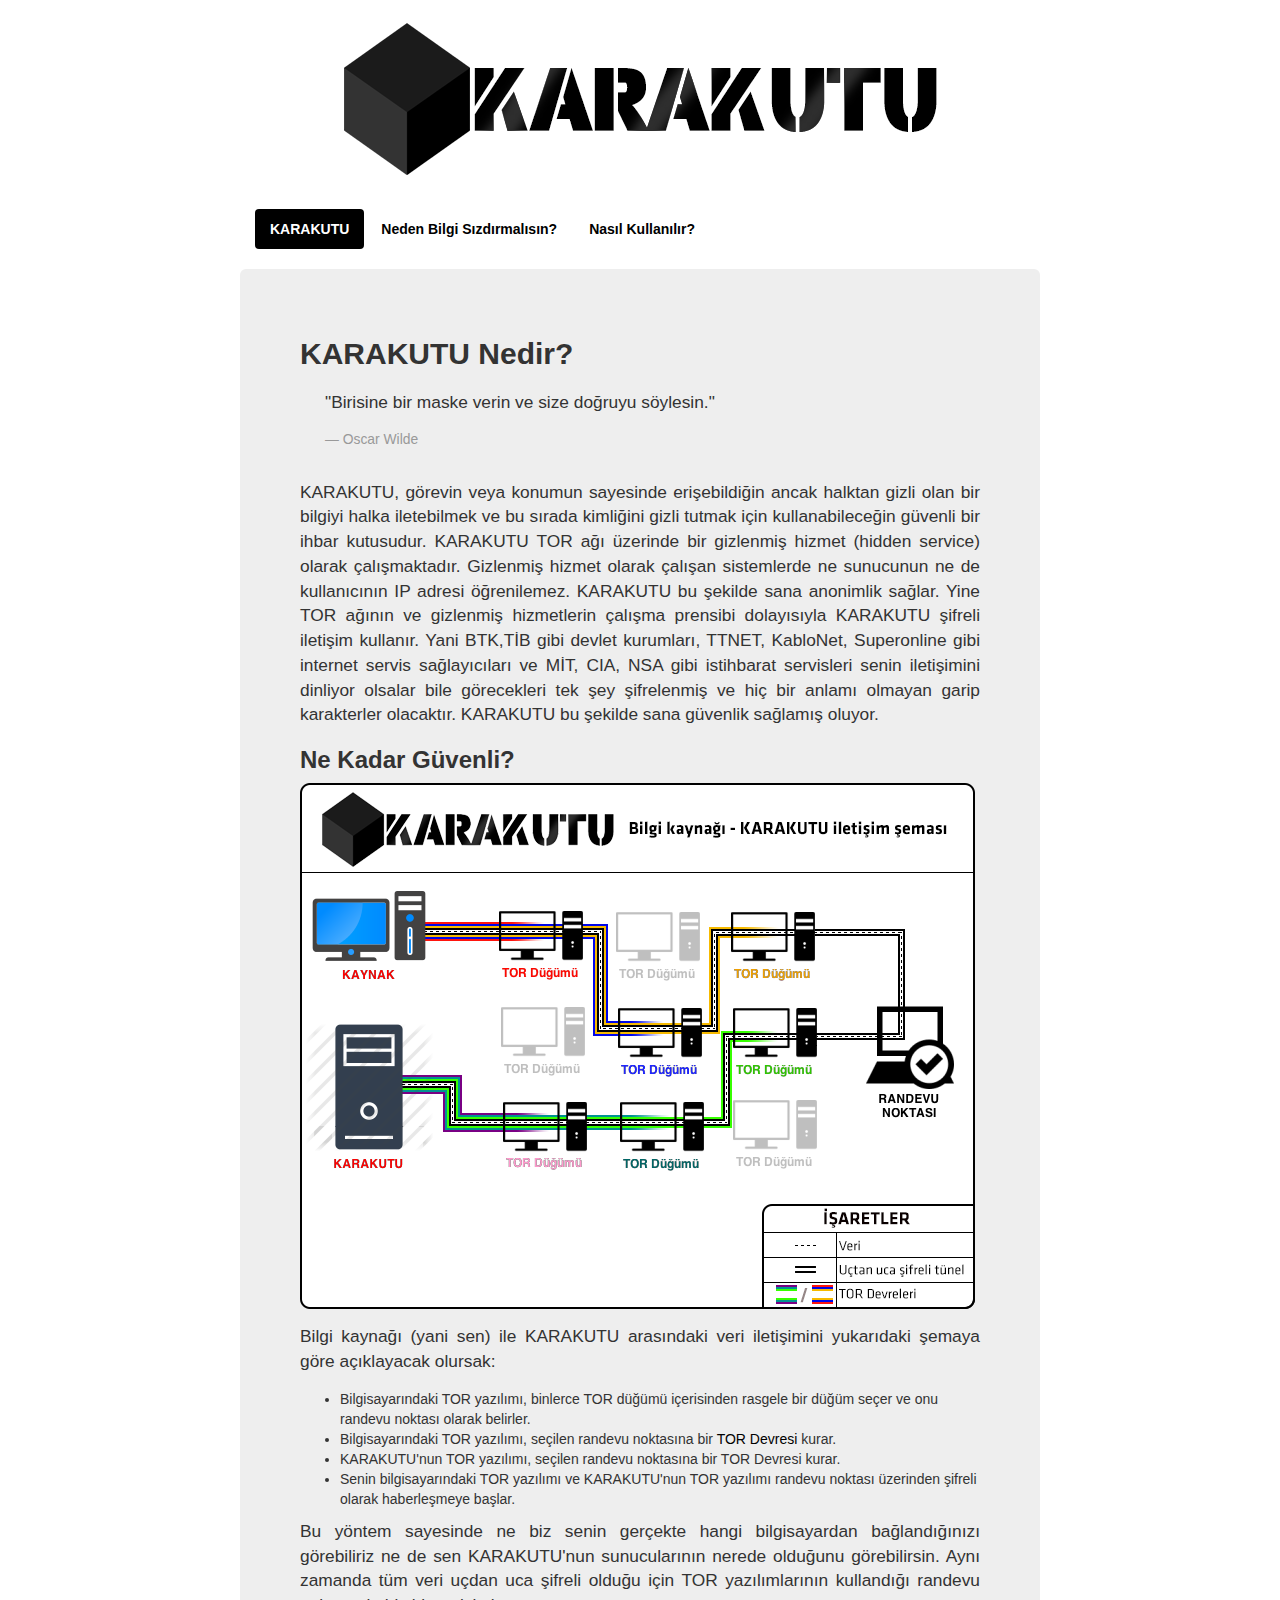
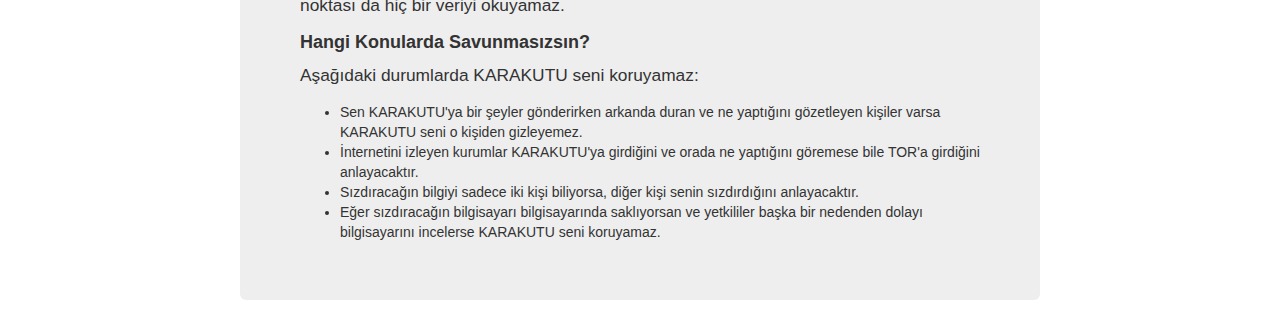
==== index.html @ f67c0ddf "Website" ====
<!DOCTYPE HTML PUBLIC "-//W3C//DTD HTML 4.01 Transitional//EN" "http://www.w3.org/TR/html4/loose.dtd">
<html lang="en">
<head>
    <!-- Latest compiled and minified CSS -->
    <link rel="stylesheet" href="bootstrap/3.1.1/css/bootstrap.min.css">

    <!-- Latest compiled and minified JavaScript -->
    <script src="bootstrap/3.1.1/js/bootstrap.min.js"></script>

    <!-- Custom CSS -->
    <link rel="stylesheet" href="custom.css">

    <meta http-equiv="content-type" content="text/html; charset=utf-8">
    <title>KARAKUTU PROJESİ</title>
</head>
<body>
<div class="container">
    <div class="row">
        <div class="col-md-12">
            <div id="logo">
                <h1><a href="index.html" title="KARAKUTU">KARAKUTU</a></h1>
            </div>
        </div>
    </div>
    <ul class="nav nav-pills" id="nav">
        <li class="active"><a href="#">KARAKUTU</a></li>
        <li><a href="neden.html">Neden Bilgi Sızdırmalısın?</a></li>
        <li><a href="nasil.html">Nasıl Kullanılır?</a></li>
    </ul>
    <div class="row">
        <div class="jumbotron" id="icerik">
            <h2>KARAKUTU Nedir?</h2>
            <blockquote><p>"Birisine bir maske verin ve size doğruyu söylesin."</p><p><small>Oscar Wilde</small></p></blockquote>
            <p>KARAKUTU, görevin veya konumun sayesinde erişebildiğin ancak halktan gizli olan bir bilgiyi halka iletebilmek ve bu sırada kimliğini gizli tutmak için kullanabileceğin güvenli bir ihbar kutusudur. KARAKUTU TOR ağı üzerinde bir gizlenmiş hizmet (hidden service) olarak çalışmaktadır. Gizlenmiş hizmet olarak çalışan sistemlerde ne sunucunun ne de kullanıcının IP adresi öğrenilemez. KARAKUTU bu şekilde sana anonimlik sağlar. Yine TOR ağının ve gizlenmiş hizmetlerin çalışma prensibi dolayısıyla KARAKUTU şifreli iletişim kullanır. Yani BTK,TİB gibi devlet kurumları, TTNET, KabloNet, Superonline gibi internet servis sağlayıcıları ve MİT, CIA, NSA gibi istihbarat servisleri senin iletişimini dinliyor olsalar bile görecekleri tek şey şifrelenmiş ve hiç bir anlamı olmayan garip karakterler olacaktır. KARAKUTU bu şekilde sana güvenlik sağlamış oluyor.</p>
            <h3>Ne Kadar Güvenli?</h3>
            <p><img src="images/sema.png" /></p>
            <p>Bilgi kaynağı (yani sen) ile KARAKUTU arasındaki veri iletişimini yukarıdaki şemaya göre açıklayacak olursak:</p>
            <ul>
                <li>Bilgisayarındaki TOR yazılımı, binlerce TOR düğümü içerisinden rasgele bir düğüm seçer ve onu randevu noktası olarak belirler.</li>
                <li>Bilgisayarındaki TOR yazılımı, seçilen randevu noktasına bir <a href="https://www.torproject.org/about/overview.html.en">TOR Devresi</a> kurar.</li>
                <li>KARAKUTU'nun TOR yazılımı, seçilen randevu noktasına bir TOR Devresi kurar.</li>
                <li>Senin bilgisayarındaki TOR yazılımı ve KARAKUTU'nun TOR yazılımı randevu noktası üzerinden şifreli olarak haberleşmeye başlar.</li>
            </ul>
            <p>Bu yöntem sayesinde ne biz senin gerçekte hangi bilgisayardan bağlandığınızı görebiliriz ne de sen KARAKUTU'nun sunucularının nerede olduğunu görebilirsin. Aynı zamanda tüm veri uçdan uca şifreli olduğu için TOR yazılımlarının kullandığı randevu noktası da hiç bir veriyi okuyamaz.</p>
            <h4>Hangi Konularda Savunmasızsın?</h4>
            <p>Aşağıdaki durumlarda KARAKUTU seni koruyamaz:</p>
            <ul>
                <li>Sen KARAKUTU'ya bir şeyler gönderirken arkanda duran ve ne yaptığını gözetleyen kişiler varsa KARAKUTU seni o kişiden gizleyemez.</li>
                <li>İnternetini izleyen kurumlar KARAKUTU'ya girdiğini ve orada ne yaptığını göremese bile TOR'a girdiğini anlayacaktır.</li>
                <li>Sızdıracağın bilgiyi sadece iki kişi biliyorsa, diğer kişi senin sızdırdığını anlayacaktır.</li>
                <li>Eğer sızdıracağın bilgisayarı bilgisayarında saklıyorsan ve yetkililer başka bir nedenden dolayı bilgisayarını incelerse KARAKUTU seni koruyamaz.</li>
            </ul>
        </div>
    </div>
</div>
</body>
</html>
---- custom.css ----
#logo {width:600px;height:159px; margin-left: auto; margin-right: auto;}
#logo h1 a{display:block;width:600px;height:159px;background: url(images/logo.png) no-repeat;text-indent: -999em;}

@media (min-width: 1200px) {
    .container{
        max-width: 800px;
    }
}

#icerik {
	margin-top: 20px;
}

#nav {
	margin-top: 30px;
}

#icerik p {
	font-size: 13pt;
	text-align: justify;
}

#icerik h2, #icerik h3, #icerik h4{
	font-weight: bold;
}

#nav {
	font-weight: bold;
}

#aciklama {
	font-style: italic;
	color: #555555;
}
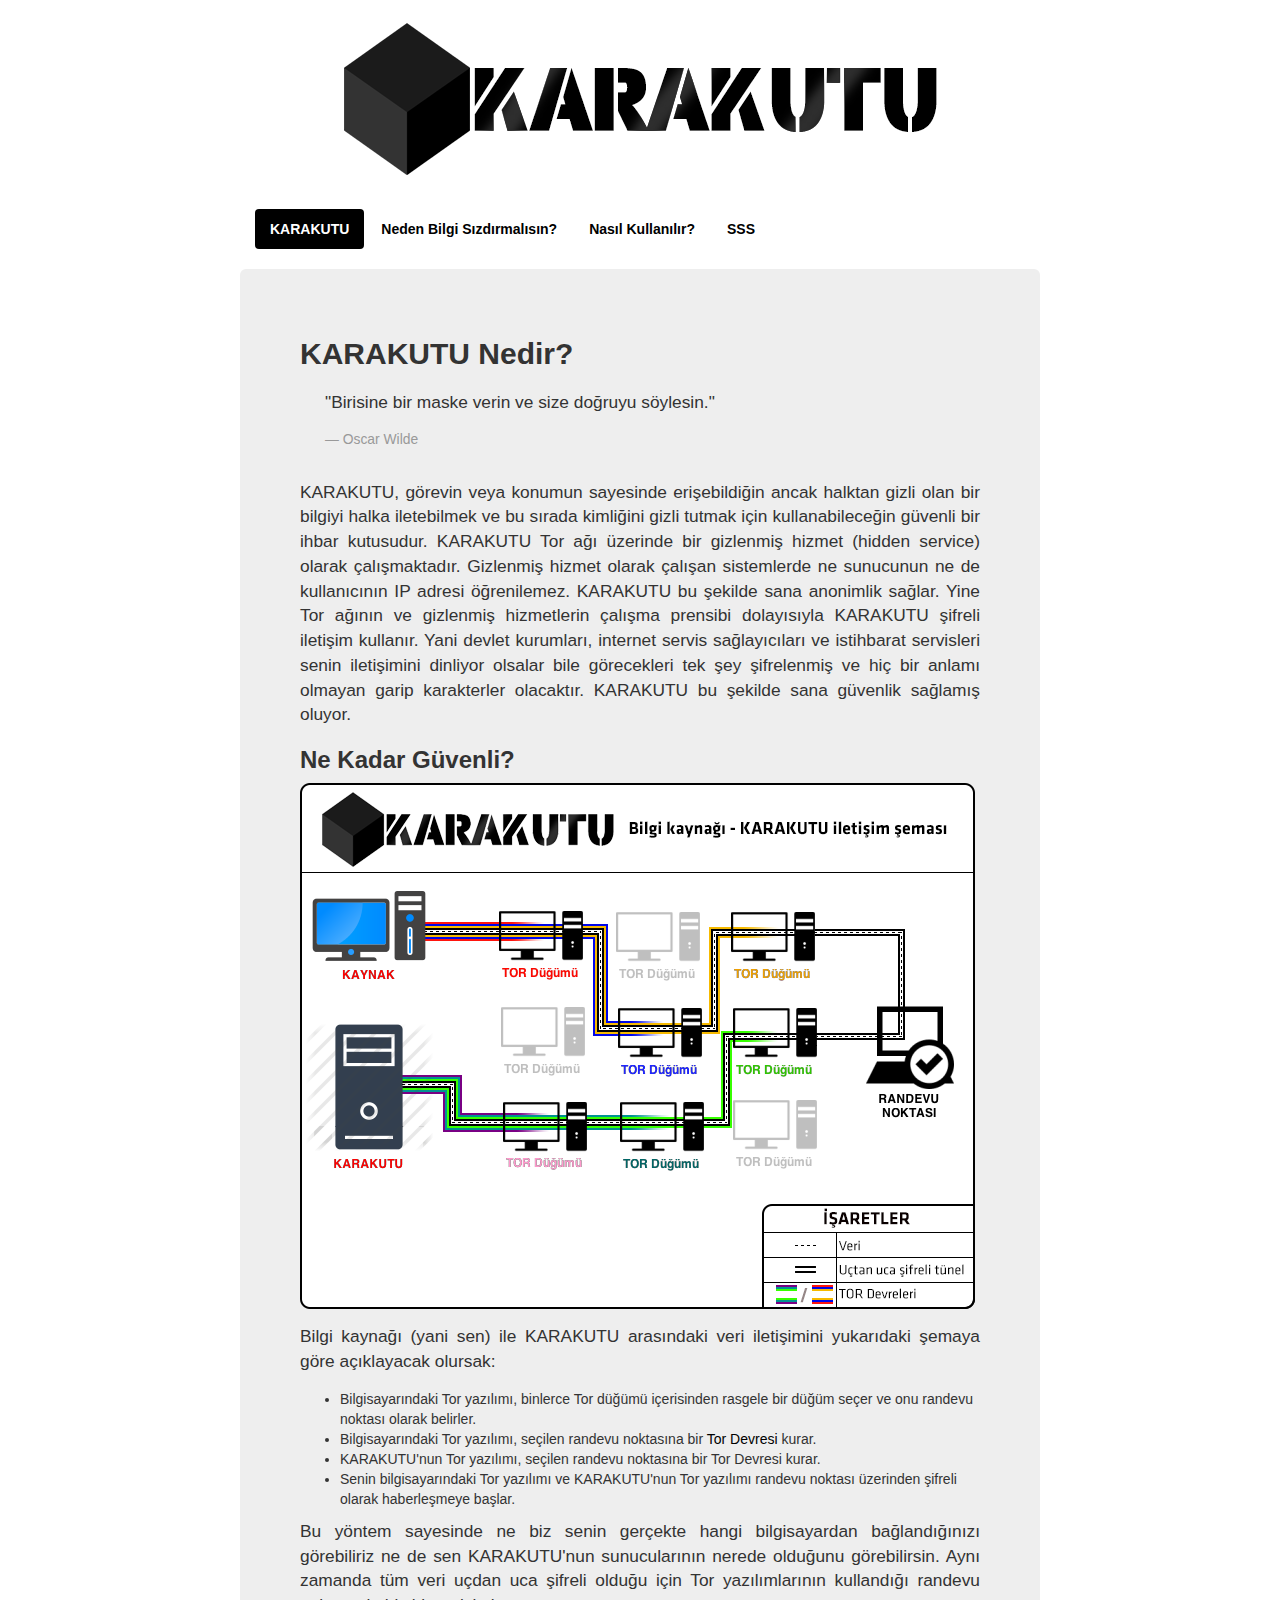
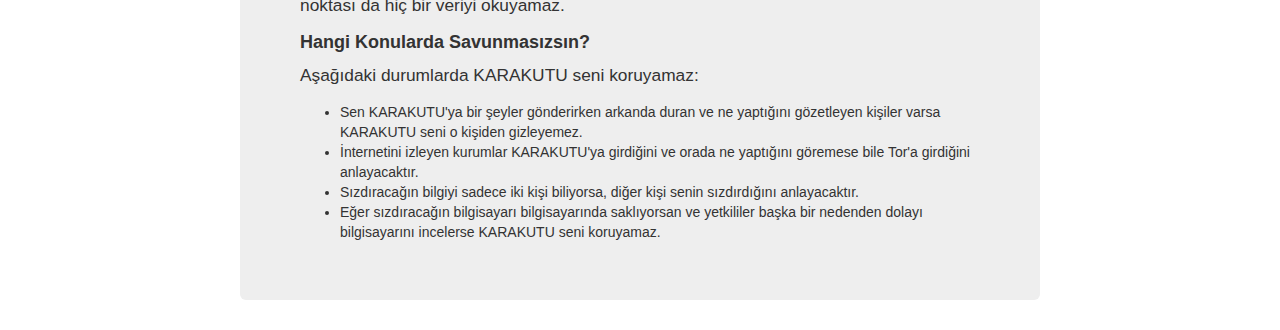
==== commit 7fdf8953: "sss eklendi" ====
--- a/index.html
+++ b/index.html
@@ -11,6 +11,8 @@
     <link rel="stylesheet" href="custom.css">
 
     <meta http-equiv="content-type" content="text/html; charset=utf-8">
+    <link rel="icon" type="image/x-icon" href="/favicon.ico">
+    <link rel="icon" type="image/gif" href="/favicon.gif">
     <title>KARAKUTU PROJESİ</title>
 </head>
 <body>
@@ -26,27 +28,28 @@
         <li class="active"><a href="#">KARAKUTU</a></li>
         <li><a href="neden.html">Neden Bilgi Sızdırmalısın?</a></li>
         <li><a href="nasil.html">Nasıl Kullanılır?</a></li>
+	<li><a href="sss.html">SSS</a></li>
     </ul>
     <div class="row">
         <div class="jumbotron" id="icerik">
             <h2>KARAKUTU Nedir?</h2>
             <blockquote><p>"Birisine bir maske verin ve size doğruyu söylesin."</p><p><small>Oscar Wilde</small></p></blockquote>
-            <p>KARAKUTU, görevin veya konumun sayesinde erişebildiğin ancak halktan gizli olan bir bilgiyi halka iletebilmek ve bu sırada kimliğini gizli tutmak için kullanabileceğin güvenli bir ihbar kutusudur. KARAKUTU TOR ağı üzerinde bir gizlenmiş hizmet (hidden service) olarak çalışmaktadır. Gizlenmiş hizmet olarak çalışan sistemlerde ne sunucunun ne de kullanıcının IP adresi öğrenilemez. KARAKUTU bu şekilde sana anonimlik sağlar. Yine TOR ağının ve gizlenmiş hizmetlerin çalışma prensibi dolayısıyla KARAKUTU şifreli iletişim kullanır. Yani BTK,TİB gibi devlet kurumları, TTNET, KabloNet, Superonline gibi internet servis sağlayıcıları ve MİT, CIA, NSA gibi istihbarat servisleri senin iletişimini dinliyor olsalar bile görecekleri tek şey şifrelenmiş ve hiç bir anlamı olmayan garip karakterler olacaktır. KARAKUTU bu şekilde sana güvenlik sağlamış oluyor.</p>
+            <p>KARAKUTU, görevin veya konumun sayesinde erişebildiğin ancak halktan gizli olan bir bilgiyi halka iletebilmek ve bu sırada kimliğini gizli tutmak için kullanabileceğin güvenli bir ihbar kutusudur. KARAKUTU Tor ağı üzerinde bir gizlenmiş hizmet (hidden service) olarak çalışmaktadır. Gizlenmiş hizmet olarak çalışan sistemlerde ne sunucunun ne de kullanıcının IP adresi öğrenilemez. KARAKUTU bu şekilde sana anonimlik sağlar. Yine Tor ağının ve gizlenmiş hizmetlerin çalışma prensibi dolayısıyla KARAKUTU şifreli iletişim kullanır. Yani devlet kurumları, internet servis sağlayıcıları ve istihbarat servisleri senin iletişimini dinliyor olsalar bile görecekleri tek şey şifrelenmiş ve hiç bir anlamı olmayan garip karakterler olacaktır. KARAKUTU bu şekilde sana güvenlik sağlamış oluyor.</p>
             <h3>Ne Kadar Güvenli?</h3>
             <p><img src="images/sema.png" /></p>
             <p>Bilgi kaynağı (yani sen) ile KARAKUTU arasındaki veri iletişimini yukarıdaki şemaya göre açıklayacak olursak:</p>
             <ul>
-                <li>Bilgisayarındaki TOR yazılımı, binlerce TOR düğümü içerisinden rasgele bir düğüm seçer ve onu randevu noktası olarak belirler.</li>
-                <li>Bilgisayarındaki TOR yazılımı, seçilen randevu noktasına bir <a href="https://www.torproject.org/about/overview.html.en">TOR Devresi</a> kurar.</li>
-                <li>KARAKUTU'nun TOR yazılımı, seçilen randevu noktasına bir TOR Devresi kurar.</li>
-                <li>Senin bilgisayarındaki TOR yazılımı ve KARAKUTU'nun TOR yazılımı randevu noktası üzerinden şifreli olarak haberleşmeye başlar.</li>
+                <li>Bilgisayarındaki Tor yazılımı, binlerce Tor düğümü içerisinden rasgele bir düğüm seçer ve onu randevu noktası olarak belirler.</li>
+                <li>Bilgisayarındaki Tor yazılımı, seçilen randevu noktasına bir <a href="https://www.Torproject.org/about/overview.html.en">Tor Devresi</a> kurar.</li>
+                <li>KARAKUTU'nun Tor yazılımı, seçilen randevu noktasına bir Tor Devresi kurar.</li>
+                <li>Senin bilgisayarındaki Tor yazılımı ve KARAKUTU'nun Tor yazılımı randevu noktası üzerinden şifreli olarak haberleşmeye başlar.</li>
             </ul>
-            <p>Bu yöntem sayesinde ne biz senin gerçekte hangi bilgisayardan bağlandığınızı görebiliriz ne de sen KARAKUTU'nun sunucularının nerede olduğunu görebilirsin. Aynı zamanda tüm veri uçdan uca şifreli olduğu için TOR yazılımlarının kullandığı randevu noktası da hiç bir veriyi okuyamaz.</p>
+            <p>Bu yöntem sayesinde ne biz senin gerçekte hangi bilgisayardan bağlandığınızı görebiliriz ne de sen KARAKUTU'nun sunucularının nerede olduğunu görebilirsin. Aynı zamanda tüm veri uçdan uca şifreli olduğu için Tor yazılımlarının kullandığı randevu noktası da hiç bir veriyi okuyamaz.</p>
             <h4>Hangi Konularda Savunmasızsın?</h4>
             <p>Aşağıdaki durumlarda KARAKUTU seni koruyamaz:</p>
             <ul>
                 <li>Sen KARAKUTU'ya bir şeyler gönderirken arkanda duran ve ne yaptığını gözetleyen kişiler varsa KARAKUTU seni o kişiden gizleyemez.</li>
-                <li>İnternetini izleyen kurumlar KARAKUTU'ya girdiğini ve orada ne yaptığını göremese bile TOR'a girdiğini anlayacaktır.</li>
+                <li>İnternetini izleyen kurumlar KARAKUTU'ya girdiğini ve orada ne yaptığını göremese bile Tor'a girdiğini anlayacaktır.</li>
                 <li>Sızdıracağın bilgiyi sadece iki kişi biliyorsa, diğer kişi senin sızdırdığını anlayacaktır.</li>
                 <li>Eğer sızdıracağın bilgisayarı bilgisayarında saklıyorsan ve yetkililer başka bir nedenden dolayı bilgisayarını incelerse KARAKUTU seni koruyamaz.</li>
             </ul>
@@ -54,4 +57,4 @@
     </div>
 </div>
 </body>
-</html>+</html>
--- a/custom.css
+++ b/custom.css
@@ -2,6 +2,12 @@
 #logo h1 a{display:block;width:600px;height:159px;background: url(images/logo.png) no-repeat;text-indent: -999em;}
 
 @media (min-width: 1200px) {
+    .container{
+        max-width: 800px;
+    }
+}
+
+@media (min-width: 992px) {
     .container{
         max-width: 800px;
     }
@@ -31,4 +37,4 @@
 #aciklama {
 	font-style: italic;
 	color: #555555;
-}+}
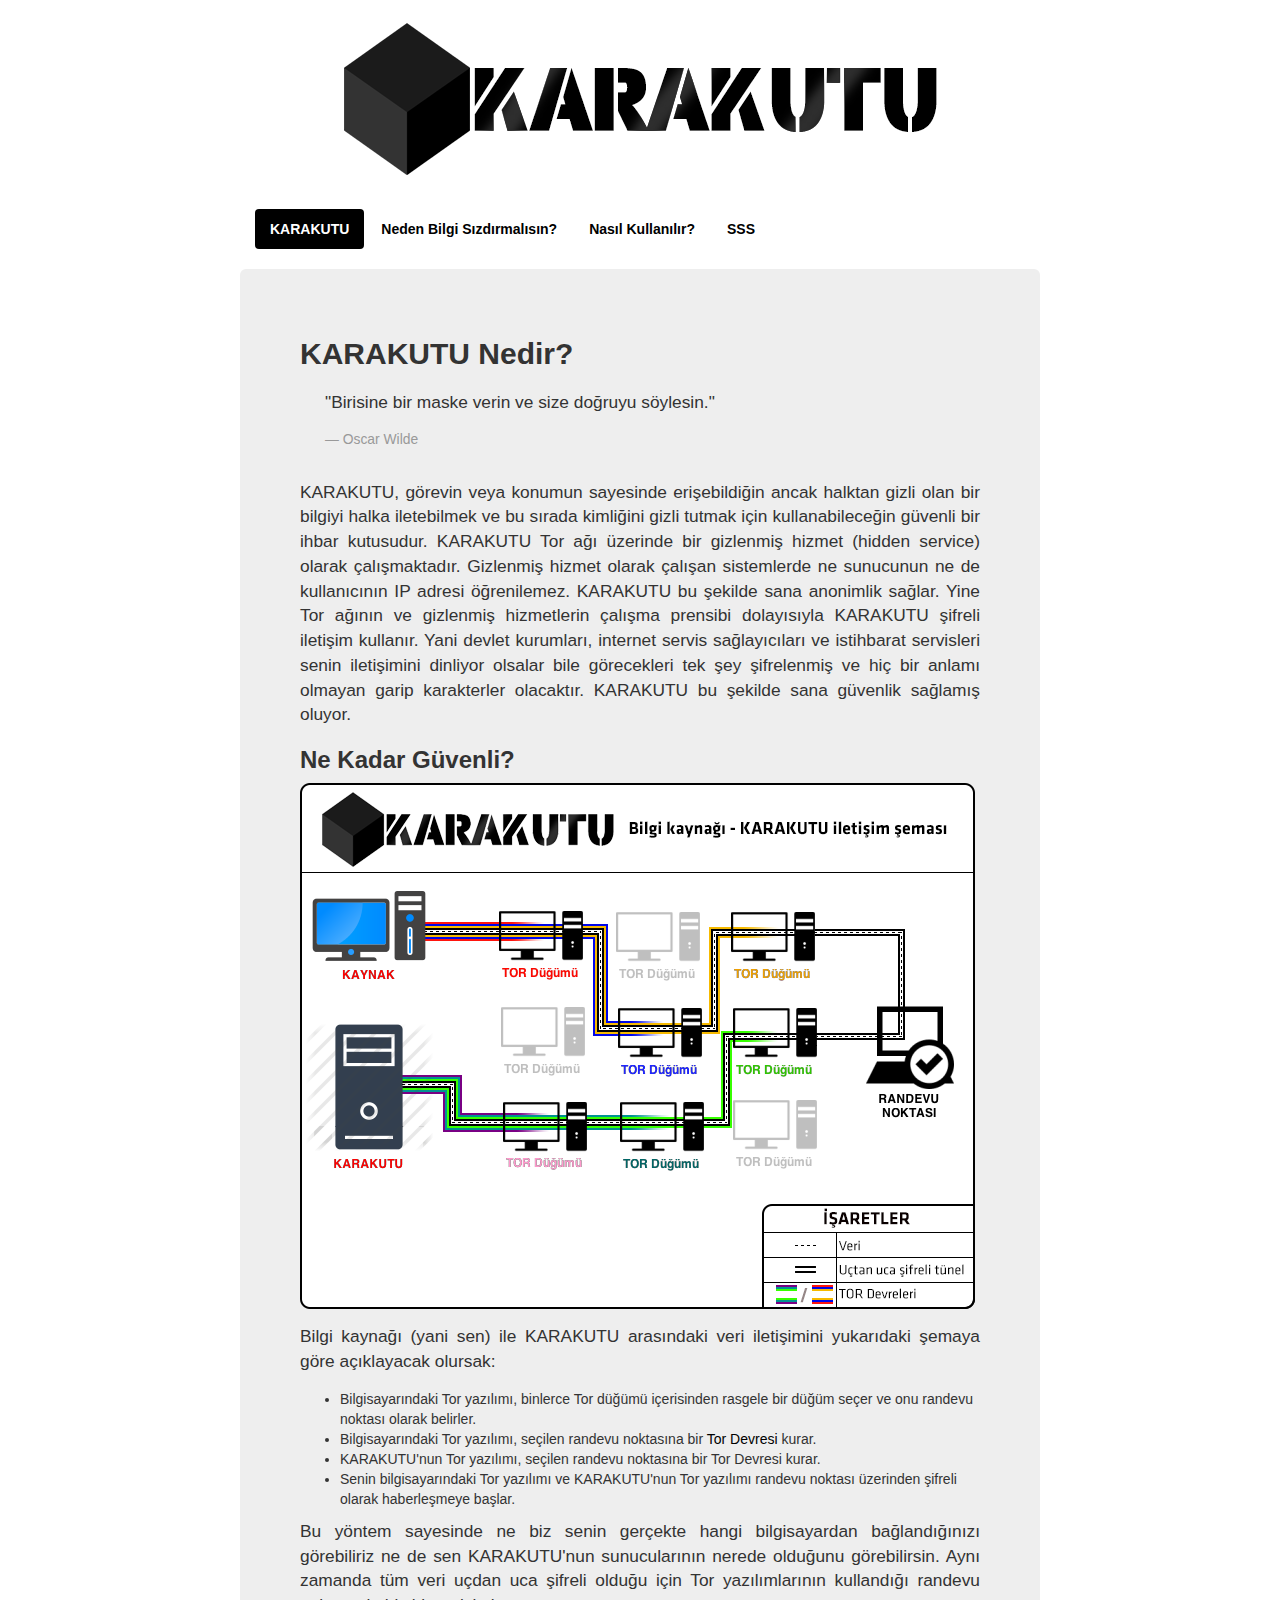
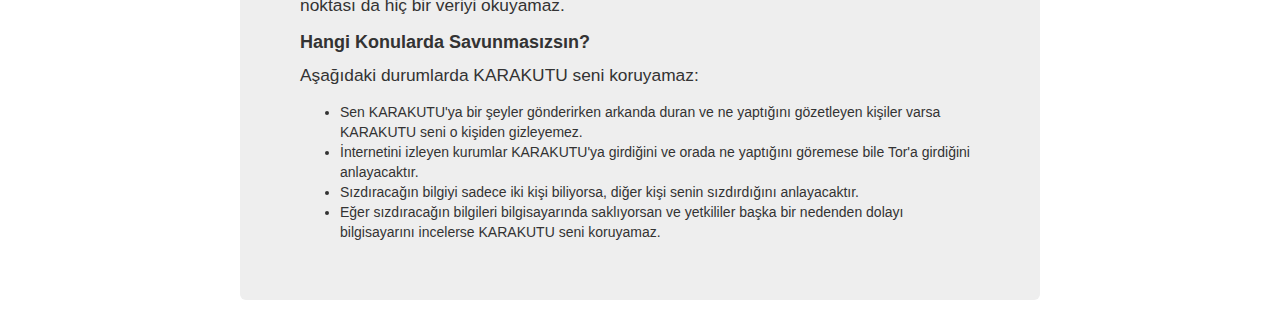
==== commit 7e549f9a: "Update index.html" ====
--- a/index.html
+++ b/index.html
@@ -51,7 +51,7 @@
                 <li>Sen KARAKUTU'ya bir şeyler gönderirken arkanda duran ve ne yaptığını gözetleyen kişiler varsa KARAKUTU seni o kişiden gizleyemez.</li>
                 <li>İnternetini izleyen kurumlar KARAKUTU'ya girdiğini ve orada ne yaptığını göremese bile Tor'a girdiğini anlayacaktır.</li>
                 <li>Sızdıracağın bilgiyi sadece iki kişi biliyorsa, diğer kişi senin sızdırdığını anlayacaktır.</li>
-                <li>Eğer sızdıracağın bilgisayarı bilgisayarında saklıyorsan ve yetkililer başka bir nedenden dolayı bilgisayarını incelerse KARAKUTU seni koruyamaz.</li>
+                <li>Eğer sızdıracağın bilgileri bilgisayarında saklıyorsan ve yetkililer başka bir nedenden dolayı bilgisayarını incelerse KARAKUTU seni koruyamaz.</li>
             </ul>
         </div>
     </div>
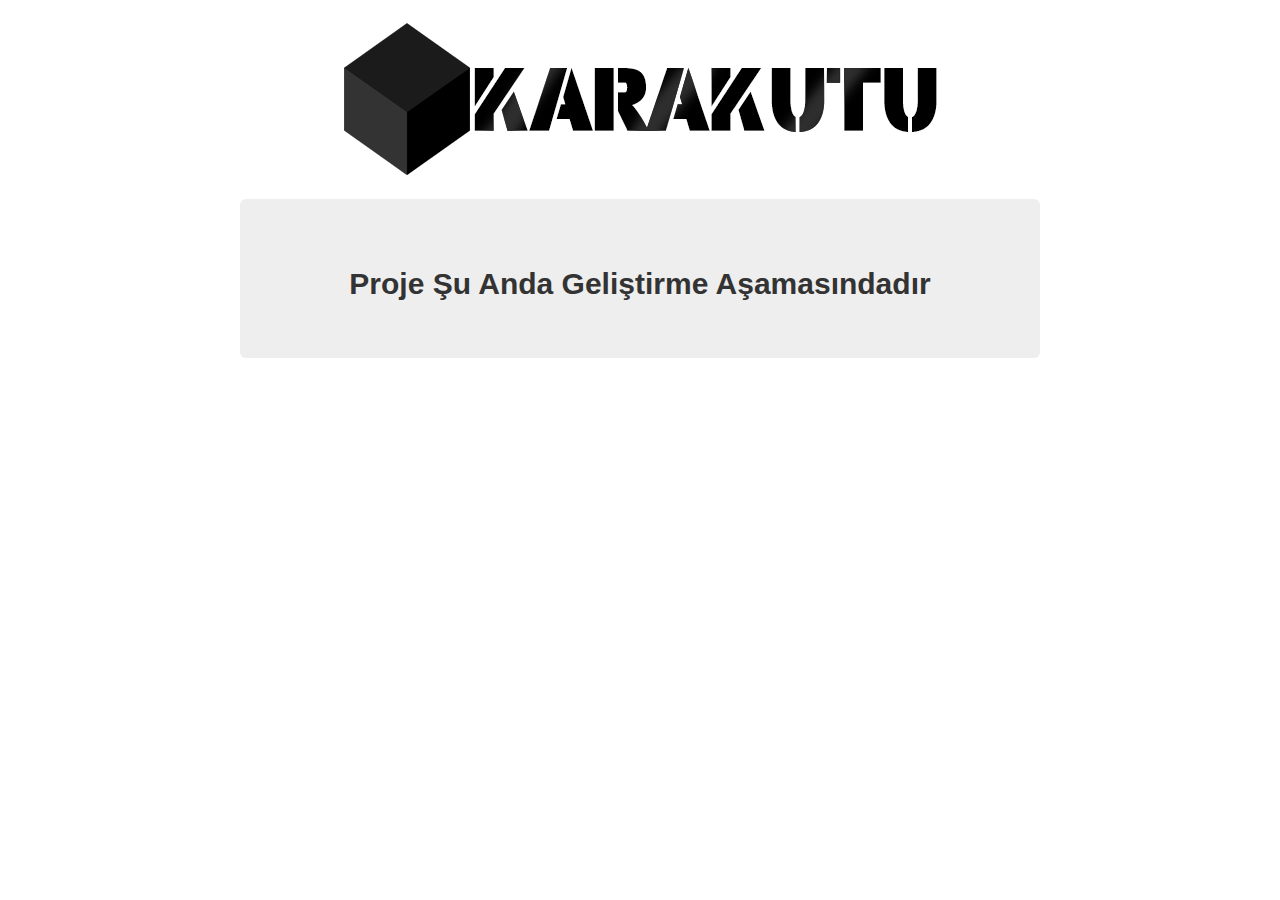
==== commit cb5ffc1d: "Update index.html" ====
--- a/index.html
+++ b/index.html
@@ -24,35 +24,9 @@
             </div>
         </div>
     </div>
-    <ul class="nav nav-pills" id="nav">
-        <li class="active"><a href="#">KARAKUTU</a></li>
-        <li><a href="neden.html">Neden Bilgi Sızdırmalısın?</a></li>
-        <li><a href="nasil.html">Nasıl Kullanılır?</a></li>
-	<li><a href="sss.html">SSS</a></li>
-    </ul>
     <div class="row">
         <div class="jumbotron" id="icerik">
-            <h2>KARAKUTU Nedir?</h2>
-            <blockquote><p>"Birisine bir maske verin ve size doğruyu söylesin."</p><p><small>Oscar Wilde</small></p></blockquote>
-            <p>KARAKUTU, görevin veya konumun sayesinde erişebildiğin ancak halktan gizli olan bir bilgiyi halka iletebilmek ve bu sırada kimliğini gizli tutmak için kullanabileceğin güvenli bir ihbar kutusudur. KARAKUTU Tor ağı üzerinde bir gizlenmiş hizmet (hidden service) olarak çalışmaktadır. Gizlenmiş hizmet olarak çalışan sistemlerde ne sunucunun ne de kullanıcının IP adresi öğrenilemez. KARAKUTU bu şekilde sana anonimlik sağlar. Yine Tor ağının ve gizlenmiş hizmetlerin çalışma prensibi dolayısıyla KARAKUTU şifreli iletişim kullanır. Yani devlet kurumları, internet servis sağlayıcıları ve istihbarat servisleri senin iletişimini dinliyor olsalar bile görecekleri tek şey şifrelenmiş ve hiç bir anlamı olmayan garip karakterler olacaktır. KARAKUTU bu şekilde sana güvenlik sağlamış oluyor.</p>
-            <h3>Ne Kadar Güvenli?</h3>
-            <p><img src="images/sema.png" /></p>
-            <p>Bilgi kaynağı (yani sen) ile KARAKUTU arasındaki veri iletişimini yukarıdaki şemaya göre açıklayacak olursak:</p>
-            <ul>
-                <li>Bilgisayarındaki Tor yazılımı, binlerce Tor düğümü içerisinden rasgele bir düğüm seçer ve onu randevu noktası olarak belirler.</li>
-                <li>Bilgisayarındaki Tor yazılımı, seçilen randevu noktasına bir <a href="https://www.Torproject.org/about/overview.html.en">Tor Devresi</a> kurar.</li>
-                <li>KARAKUTU'nun Tor yazılımı, seçilen randevu noktasına bir Tor Devresi kurar.</li>
-                <li>Senin bilgisayarındaki Tor yazılımı ve KARAKUTU'nun Tor yazılımı randevu noktası üzerinden şifreli olarak haberleşmeye başlar.</li>
-            </ul>
-            <p>Bu yöntem sayesinde ne biz senin gerçekte hangi bilgisayardan bağlandığınızı görebiliriz ne de sen KARAKUTU'nun sunucularının nerede olduğunu görebilirsin. Aynı zamanda tüm veri uçdan uca şifreli olduğu için Tor yazılımlarının kullandığı randevu noktası da hiç bir veriyi okuyamaz.</p>
-            <h4>Hangi Konularda Savunmasızsın?</h4>
-            <p>Aşağıdaki durumlarda KARAKUTU seni koruyamaz:</p>
-            <ul>
-                <li>Sen KARAKUTU'ya bir şeyler gönderirken arkanda duran ve ne yaptığını gözetleyen kişiler varsa KARAKUTU seni o kişiden gizleyemez.</li>
-                <li>İnternetini izleyen kurumlar KARAKUTU'ya girdiğini ve orada ne yaptığını göremese bile Tor'a girdiğini anlayacaktır.</li>
-                <li>Sızdıracağın bilgiyi sadece iki kişi biliyorsa, diğer kişi senin sızdırdığını anlayacaktır.</li>
-                <li>Eğer sızdıracağın bilgileri bilgisayarında saklıyorsan ve yetkililer başka bir nedenden dolayı bilgisayarını incelerse KARAKUTU seni koruyamaz.</li>
-            </ul>
+            <h2 style="text-align:center">Proje Şu Anda Geliştirme Aşamasındadır</h2>
         </div>
     </div>
 </div>
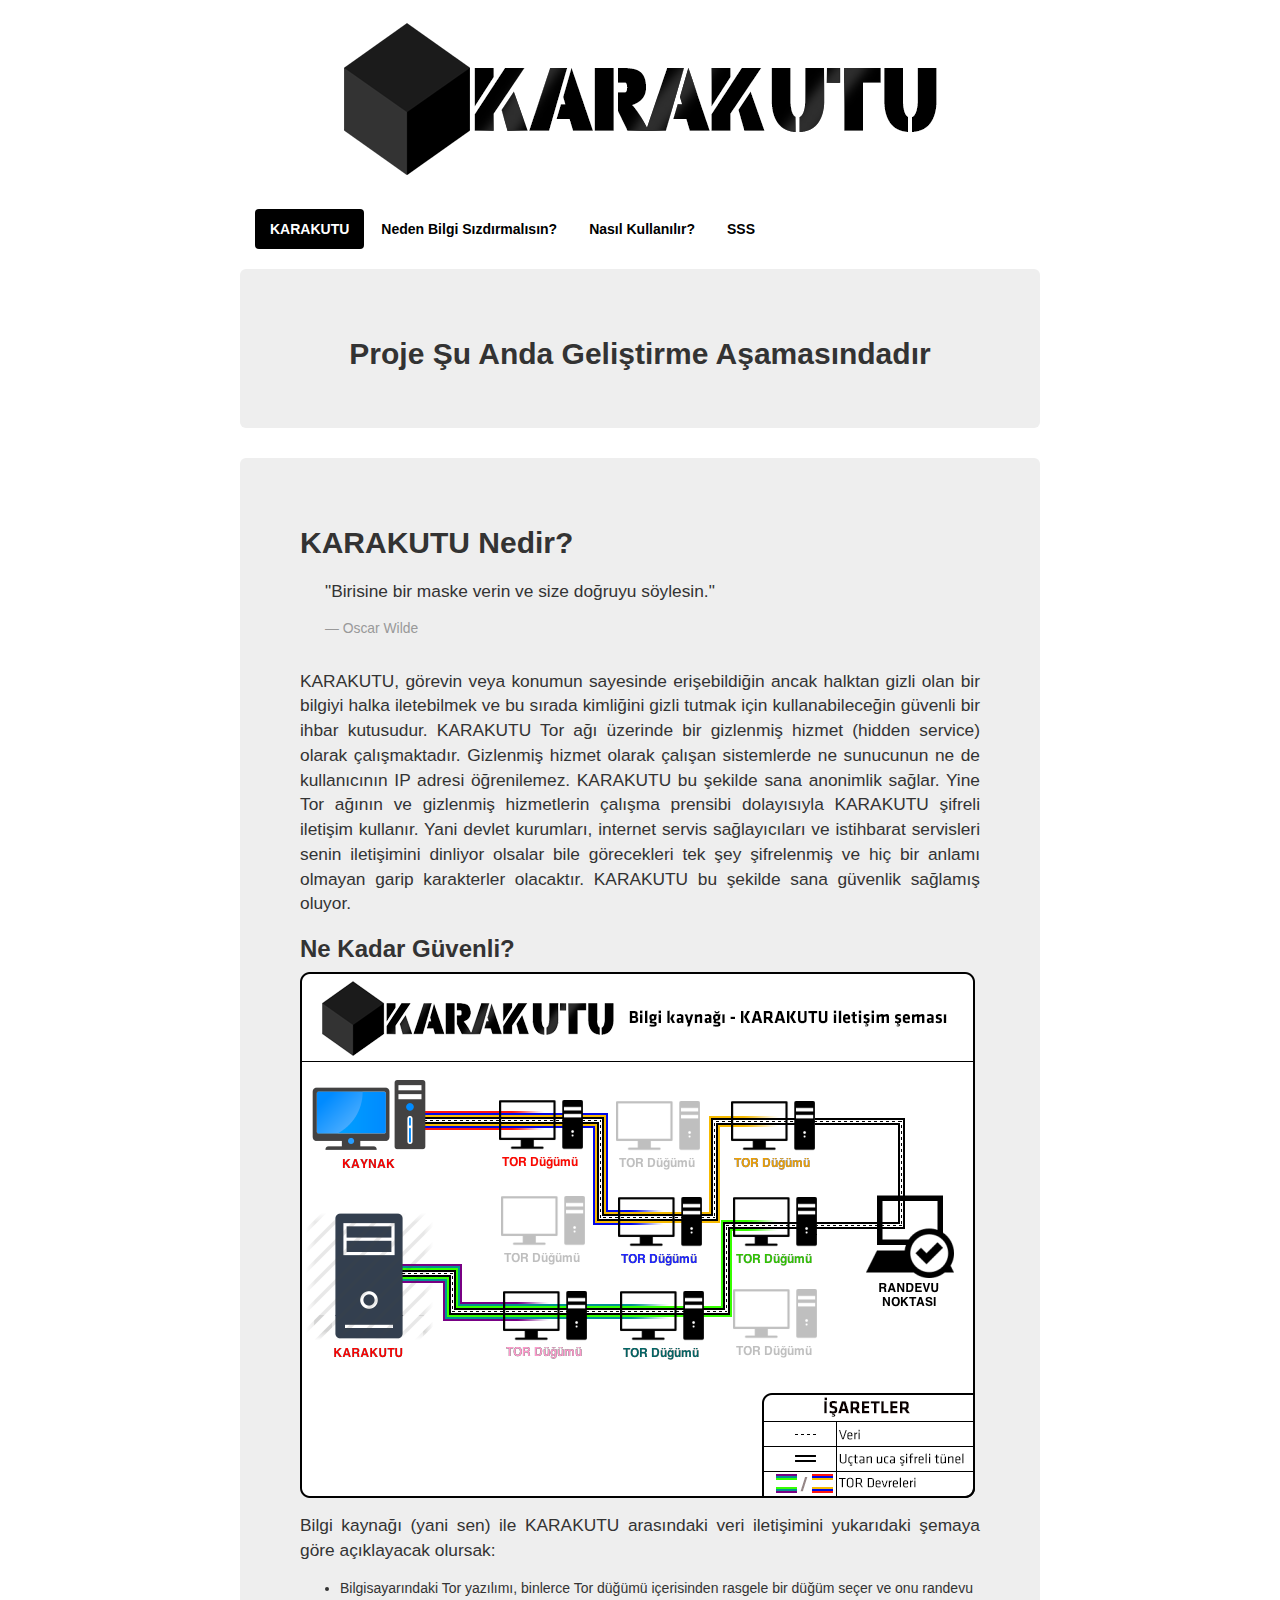
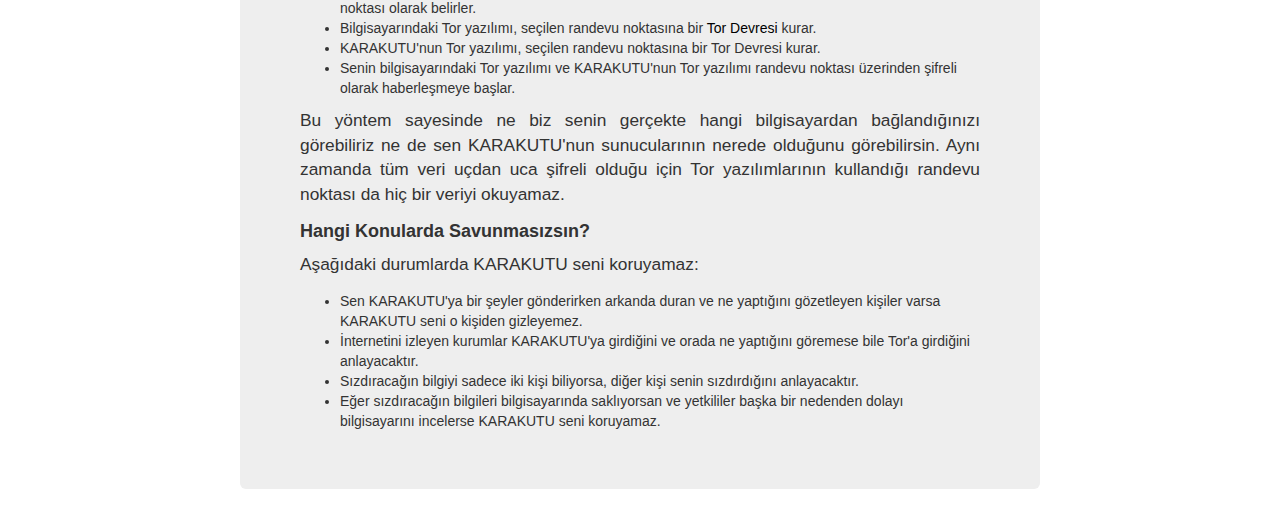
==== commit 1eae0104: "Update index.html" ====
--- a/index.html
+++ b/index.html
@@ -25,8 +25,41 @@
         </div>
     </div>
     <div class="row">
+        <div class="col-md-12">
+		    <ul class="nav nav-pills" id="nav">
+		        <li class="active"><a href="#">KARAKUTU</a></li>
+		        <li><a href="neden.html">Neden Bilgi Sızdırmalısın?</a></li>
+		        <li><a href="nasil.html">Nasıl Kullanılır?</a></li>
+				<li><a href="sss.html">SSS</a></li>
+		    </ul>
+	    </div>
+    </div>
+    <div class="row">
         <div class="jumbotron" id="icerik">
             <h2 style="text-align:center">Proje Şu Anda Geliştirme Aşamasındadır</h2>
+        </div>
+        <div class="jumbotron" id="icerik">
+            <h2>KARAKUTU Nedir?</h2>
+            <blockquote><p>"Birisine bir maske verin ve size doğruyu söylesin."</p><p><small>Oscar Wilde</small></p></blockquote>
+            <p>KARAKUTU, görevin veya konumun sayesinde erişebildiğin ancak halktan gizli olan bir bilgiyi halka iletebilmek ve bu sırada kimliğini gizli tutmak için kullanabileceğin güvenli bir ihbar kutusudur. KARAKUTU Tor ağı üzerinde bir gizlenmiş hizmet (hidden service) olarak çalışmaktadır. Gizlenmiş hizmet olarak çalışan sistemlerde ne sunucunun ne de kullanıcının IP adresi öğrenilemez. KARAKUTU bu şekilde sana anonimlik sağlar. Yine Tor ağının ve gizlenmiş hizmetlerin çalışma prensibi dolayısıyla KARAKUTU şifreli iletişim kullanır. Yani devlet kurumları, internet servis sağlayıcıları ve istihbarat servisleri senin iletişimini dinliyor olsalar bile görecekleri tek şey şifrelenmiş ve hiç bir anlamı olmayan garip karakterler olacaktır. KARAKUTU bu şekilde sana güvenlik sağlamış oluyor.</p>
+            <h3>Ne Kadar Güvenli?</h3>
+            <p><img src="images/sema.png" /></p>
+            <p>Bilgi kaynağı (yani sen) ile KARAKUTU arasındaki veri iletişimini yukarıdaki şemaya göre açıklayacak olursak:</p>
+            <ul>
+                <li>Bilgisayarındaki Tor yazılımı, binlerce Tor düğümü içerisinden rasgele bir düğüm seçer ve onu randevu noktası olarak belirler.</li>
+                <li>Bilgisayarındaki Tor yazılımı, seçilen randevu noktasına bir <a href="https://www.Torproject.org/about/overview.html.en">Tor Devresi</a> kurar.</li>
+                <li>KARAKUTU'nun Tor yazılımı, seçilen randevu noktasına bir Tor Devresi kurar.</li>
+                <li>Senin bilgisayarındaki Tor yazılımı ve KARAKUTU'nun Tor yazılımı randevu noktası üzerinden şifreli olarak haberleşmeye başlar.</li>
+            </ul>
+            <p>Bu yöntem sayesinde ne biz senin gerçekte hangi bilgisayardan bağlandığınızı görebiliriz ne de sen KARAKUTU'nun sunucularının nerede olduğunu görebilirsin. Aynı zamanda tüm veri uçdan uca şifreli olduğu için Tor yazılımlarının kullandığı randevu noktası da hiç bir veriyi okuyamaz.</p>
+            <h4>Hangi Konularda Savunmasızsın?</h4>
+            <p>Aşağıdaki durumlarda KARAKUTU seni koruyamaz:</p>
+            <ul>
+                <li>Sen KARAKUTU'ya bir şeyler gönderirken arkanda duran ve ne yaptığını gözetleyen kişiler varsa KARAKUTU seni o kişiden gizleyemez.</li>
+                <li>İnternetini izleyen kurumlar KARAKUTU'ya girdiğini ve orada ne yaptığını göremese bile Tor'a girdiğini anlayacaktır.</li>
+                <li>Sızdıracağın bilgiyi sadece iki kişi biliyorsa, diğer kişi senin sızdırdığını anlayacaktır.</li>
+                <li>Eğer sızdıracağın bilgileri bilgisayarında saklıyorsan ve yetkililer başka bir nedenden dolayı bilgisayarını incelerse KARAKUTU seni koruyamaz.</li>
+            </ul>
         </div>
     </div>
 </div>
